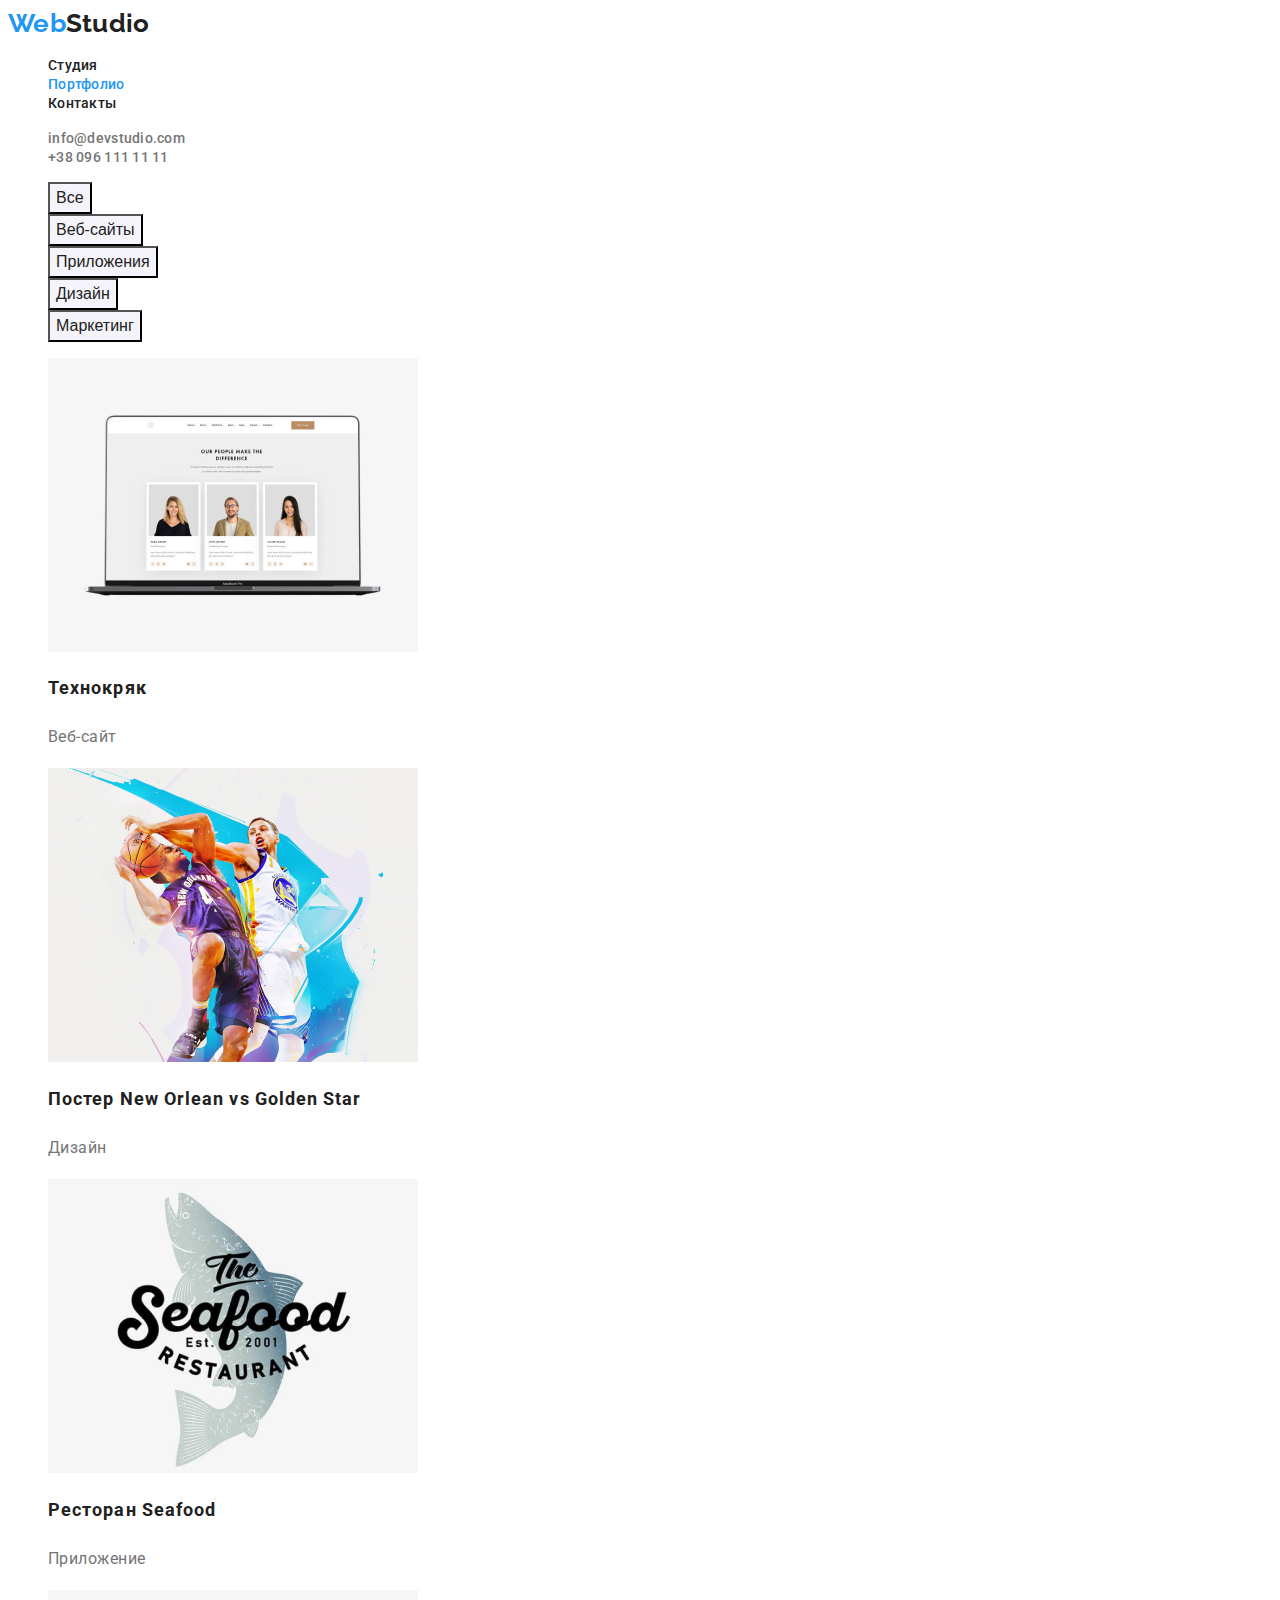
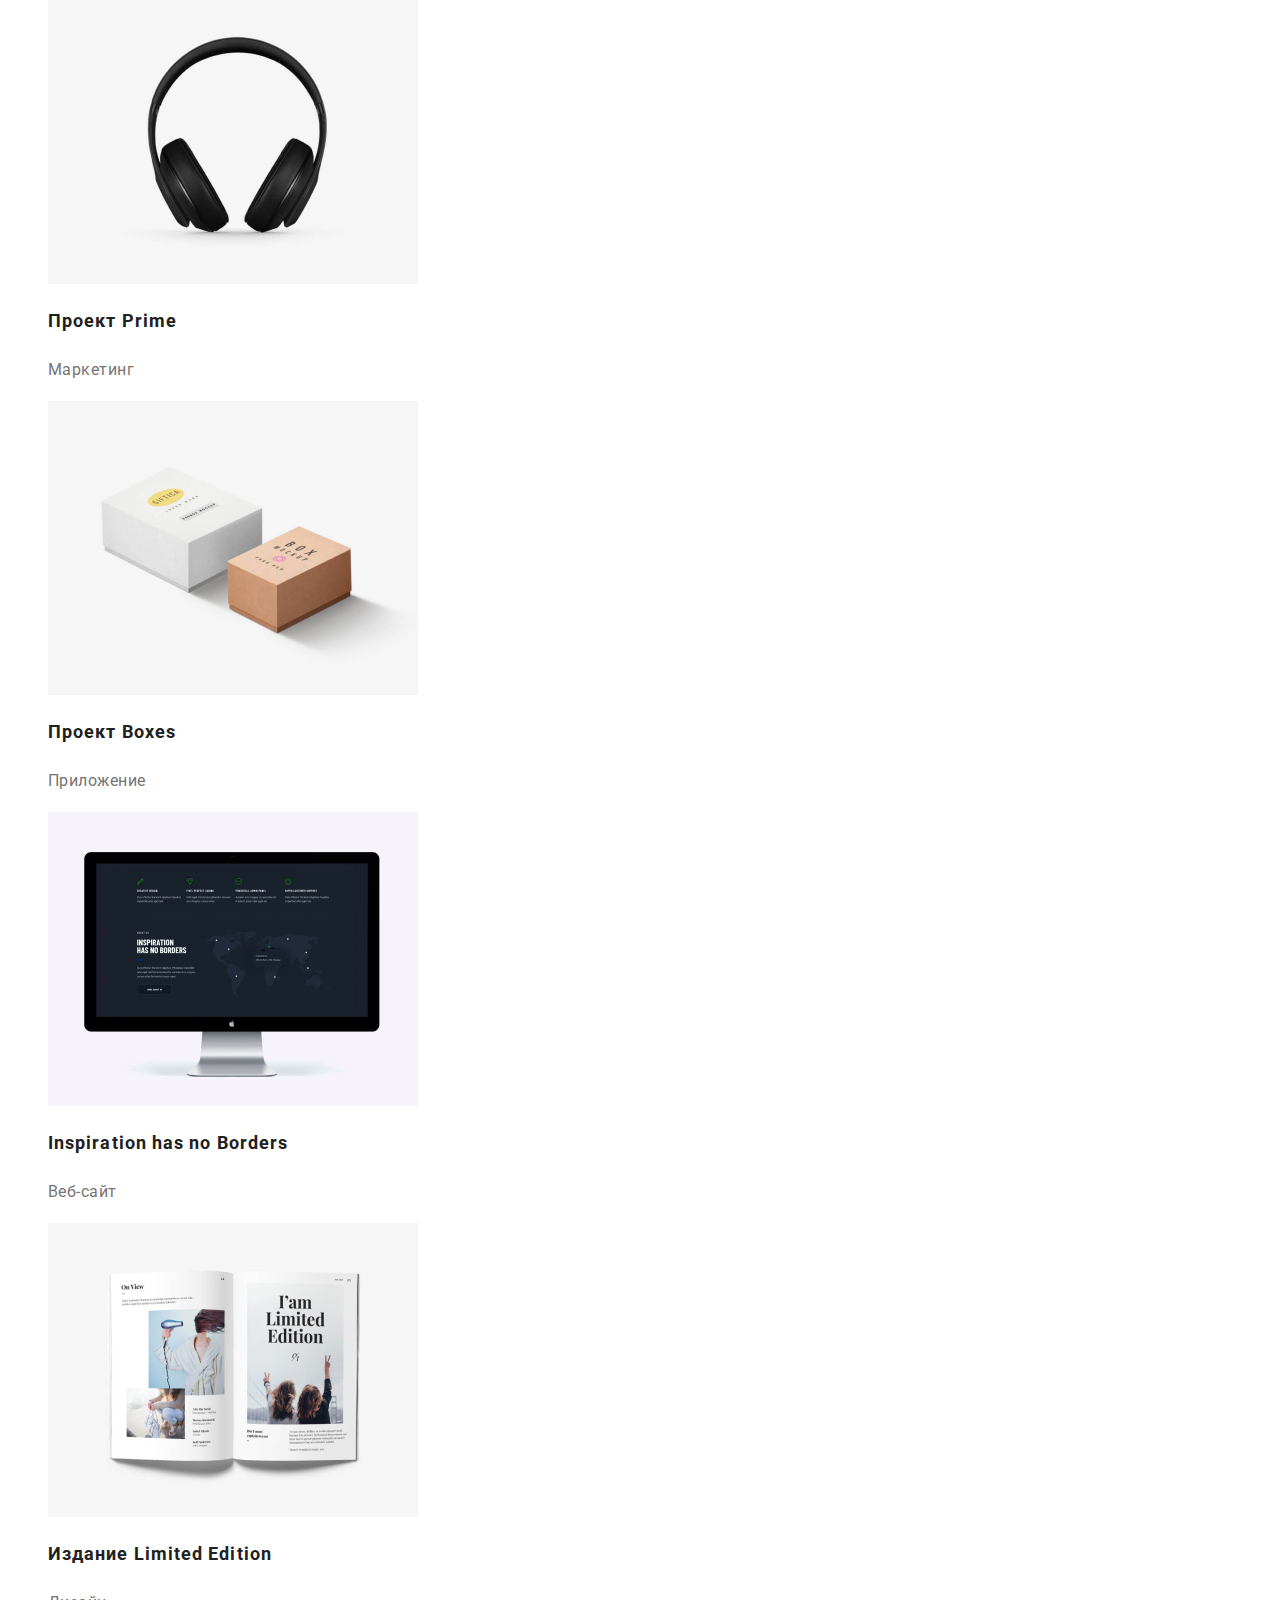
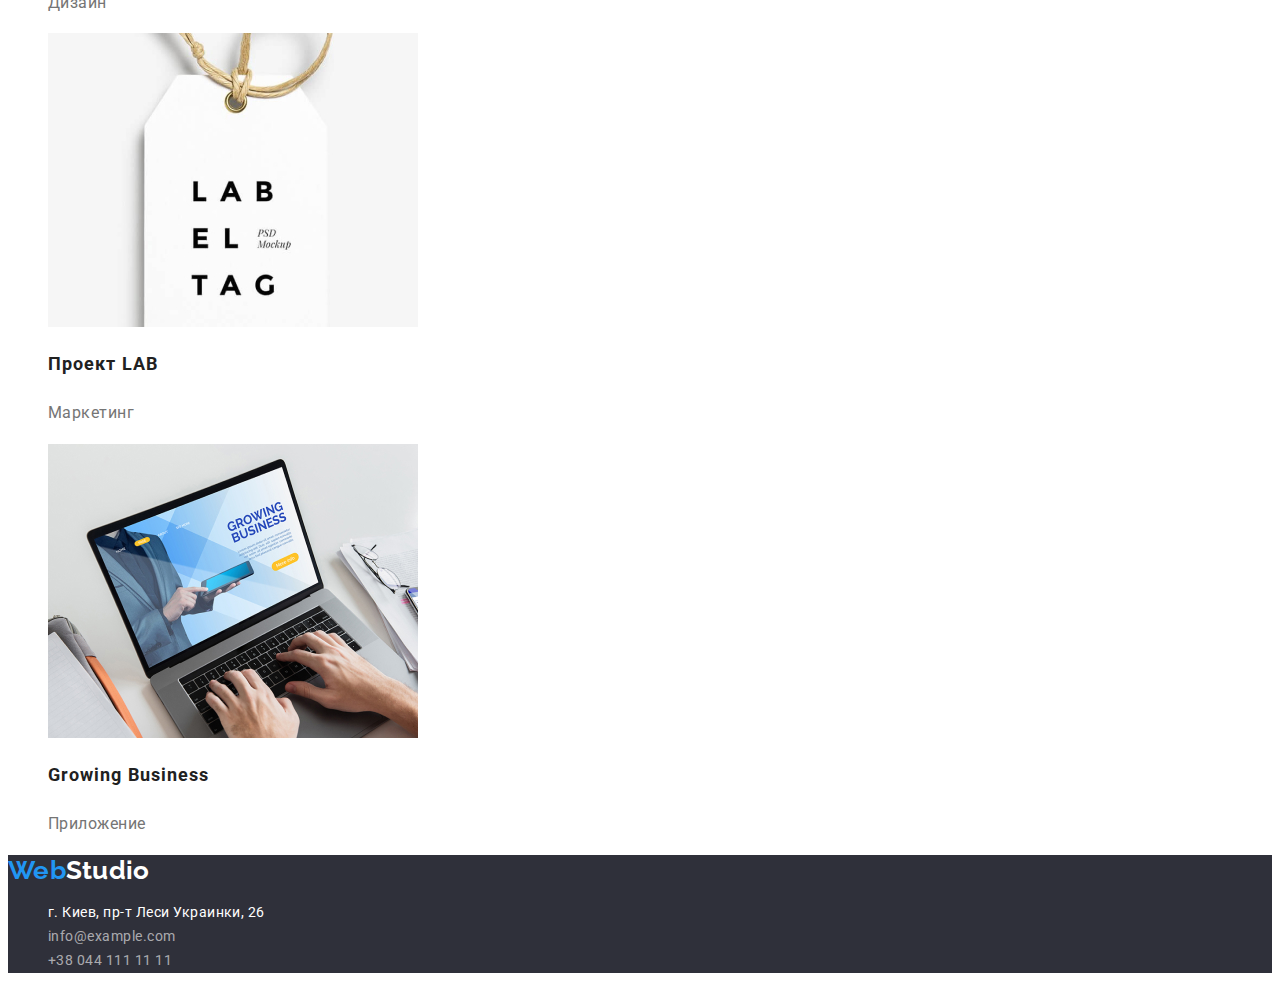
==== Studio.html @ b4ee2e88 "Клонирование прошой работы" ====
<!DOCTYPE html>
<html lang="en">

<head>
    <meta charset="UTF-8">
    <meta name="viewport" content="width=device-width, initial-scale=1.0">
    <title>Studio</title>
    <link href="https://fonts.googleapis.com/css2?family=Roboto:wght@400;500;700;900&display=swap" rel="stylesheet">
    <link href="https://fonts.googleapis.com/css2?family=Raleway:wght@700&display=swap" rel="stylesheet">
    <link rel="stylesheet" href="./css/styles-studio.css">
</head>

<body>
    <header>
        <nav>
            <a href="./index.html" class="link"><span class="logo">Web</span><span
                    class="logo black-logo">Studio</span></a>
            <ul class="list">
                <li><a href="" class="link link-primary">Студия</a></li>
                <li><a href="" class="link link-secondary">Портфолио</a></li>
                <li><a href="" class="link link-primary">Контакты</a></li>
            </ul>
        </nav>
        <ul class="list">
            <li>
                <a href="mailto:info@devstudio.com" class="link address-link">info@devstudio.com</a>
            </li>
            <li>
                <a href="tel:+380961111111" class="link address-link">+38 096 111 11 11</a>
            </li>
        </ul>
    </header>

    <section>
        <ul class="list">
            <li><button class="list list-button">Все</button></li>
            <li><button class="list list-button">Веб-сайты</button></li>
            <li><button class="list list-button">Приложения</button></li>
            <li><button class="list list-button">Дизайн</button></li>
            <li><button class="list list-button">Маркетинг</button></li>
        </ul>
        <h1 hidden>Примеры работ</h1>
        <ul class="list">
            <li>
                <img src="./images-studio/tehnokryak.jpg" alt="Технокряк" width="370">
                <h2 class="item">Технокряк</h2>
                <p class="item-description">Веб-сайт</p>
            </li>
            <li>
                <img src="./images-studio/poster-new-orlean.jpg" alt="Постер New Orlean vs Golden Star" width="370">
                <h2 class="item">Постер New Orlean vs Golden Star</h2>
                <p class="item-description">Дизайн</p>
            </li>
            <li>
                <img src="./images-studio/restaurant-sea-food.jpg" alt="Ресторан Seafood" width="370">
                <h2 class="item">Ресторан Seafood</h2>
                <p class="item-description">Приложение</p>
            </li>
            <li>
                <img src="./images-studio/project-prime.jpg" alt="Проект Prime" width="370">
                <h2 class="item">Проект Prime</h2>
                <p class="item-description">Маркетинг</p>

            </li>
            <li>
                <img src="./images-studio/project-boxes.jpg" alt="Проект Boxes" width="370">
                <h2 class="item">Проект Boxes</h2>
                <p class="item-description">Приложение</p>
            </li>
            <li>
                <img src="./images-studio/inspiration-has-no-borders.jpg" alt="Inspiration has no Borders" width="370">
                <h2 class="item">Inspiration has no Borders</h2>
                <p class="item-description">Веб-сайт</p>
            </li>
            <li>
                <img src="./images-studio/limited-edition.jpg" alt="Издание Limited Edition" width="370">
                <h2 class="item">Издание Limited Edition</h2>
                <p class="item-description">Дизайн</p>
            </li>
            <li>
                <img src="./images-studio/project-lab.jpg" alt="Проект LAB" width="370">
                <h2 class="item">Проект LAB</h2>
                <p class="item-description">Маркетинг</p>
            </li>
            <li>
                <img src="./images-studio/growing-business.jpg" alt="Growing Business" width="370">
                <h2 class="item">Growing Business</h2>
                <p class="item-description">Приложение</p>
            </li>
        </ul>
    </section>

    <!--Секция подвал-->
    <footer class="footer">
        <a href="./Main.html" class="link"> <span class="logo">Web</span><span class="logo white-logo">Studio</span></a>
        <address>
            <ul class="list">
                <li class="footer-address">
                    <a href="https://goo.gl/maps/mCpDXbgMNV3ADm6YA" class="footer footer-address" target="blank"
                        rel="noopener noreferer">
                        г. Киев, пр-т Леси Украинки, 26</a>
                </li>
                <li class="list"><a href="mailto:info@example.com" class="footer footer-contacts">info@example.com</a>
                </li>
                <li class="list"><a href="tel:+380441111111" class="footer footer-contacts  ">+38 044 111 11 11</a></li>
            </ul>
        </address>
    </footer>
</body>

</html>
---- css/styles-studio.css ----
:root {
  --primary-text-black: #212121;
  --primary-text-gray: #757575;
  --text-accent: #2196f3;
  --white: #ffffff;
  --address-footer: rgba(255, 255, 255, 0.6);
  --background-hero: #2f303a;
  --background-button: #f5f4fa;
}

body {
  font-family: Roboto;
  font-style: normal;
  font-weight: normal;
  letter-spacing: 0.03em;
  color: var(--primary-text-black);
}

.logo {
  font-family: Raleway;
  color: var(--text-accent);
  font-weight: 700;
  font-size: 26px;
  line-height: 1.192;
}

.black-logo {
  color: var(--primary-text-black);
}

.white-logo {
  color: var(--white);
}

.link {
  font-weight: 500;
  font-size: 14px;
  line-height: 1.143;
  letter-spacing: 0.02em;
  text-decoration: none;
}

.link:hover,
.link:focus {
  color: var(--text-accent);
}

.link-primary {
  color: var(--primary-text-black);
}

.link-secondary {
  color: var(--text-accent);
}

.address-link {
  color: var(--primary-text-gray);
}

.list {
  list-style: none;
  text-decoration: none;
}
.list-button {
  font-weight: 500;
  font-size: 16px;
  line-height: 1.62;
  text-align: center;
  color: var(--primary-text-black);
  background-color: var(--background-button);
}

.list-button:hover,
.list-button:focus {
  color: var(--text-accent);
}

.item {
  font-weight: 700;
  font-size: 18px;
  line-height: 2;
  letter-spacing: 0.06em;
}

.item-description {
  font-size: 16px;
  line-height: 1.87;
  letter-spacing: 0.03em;

  color: var(--primary-text-gray);
}

.footer {
  font-style: normal;
  font-size: 14px;
  line-height: 1.71;
  background-color: var(--background-hero);
}

.footer-address {
  color: var(--white);
  text-decoration: none;
}

.footer-contacts {
  color: rgba(255, 255, 255, 0.6);
  text-decoration: none;
}
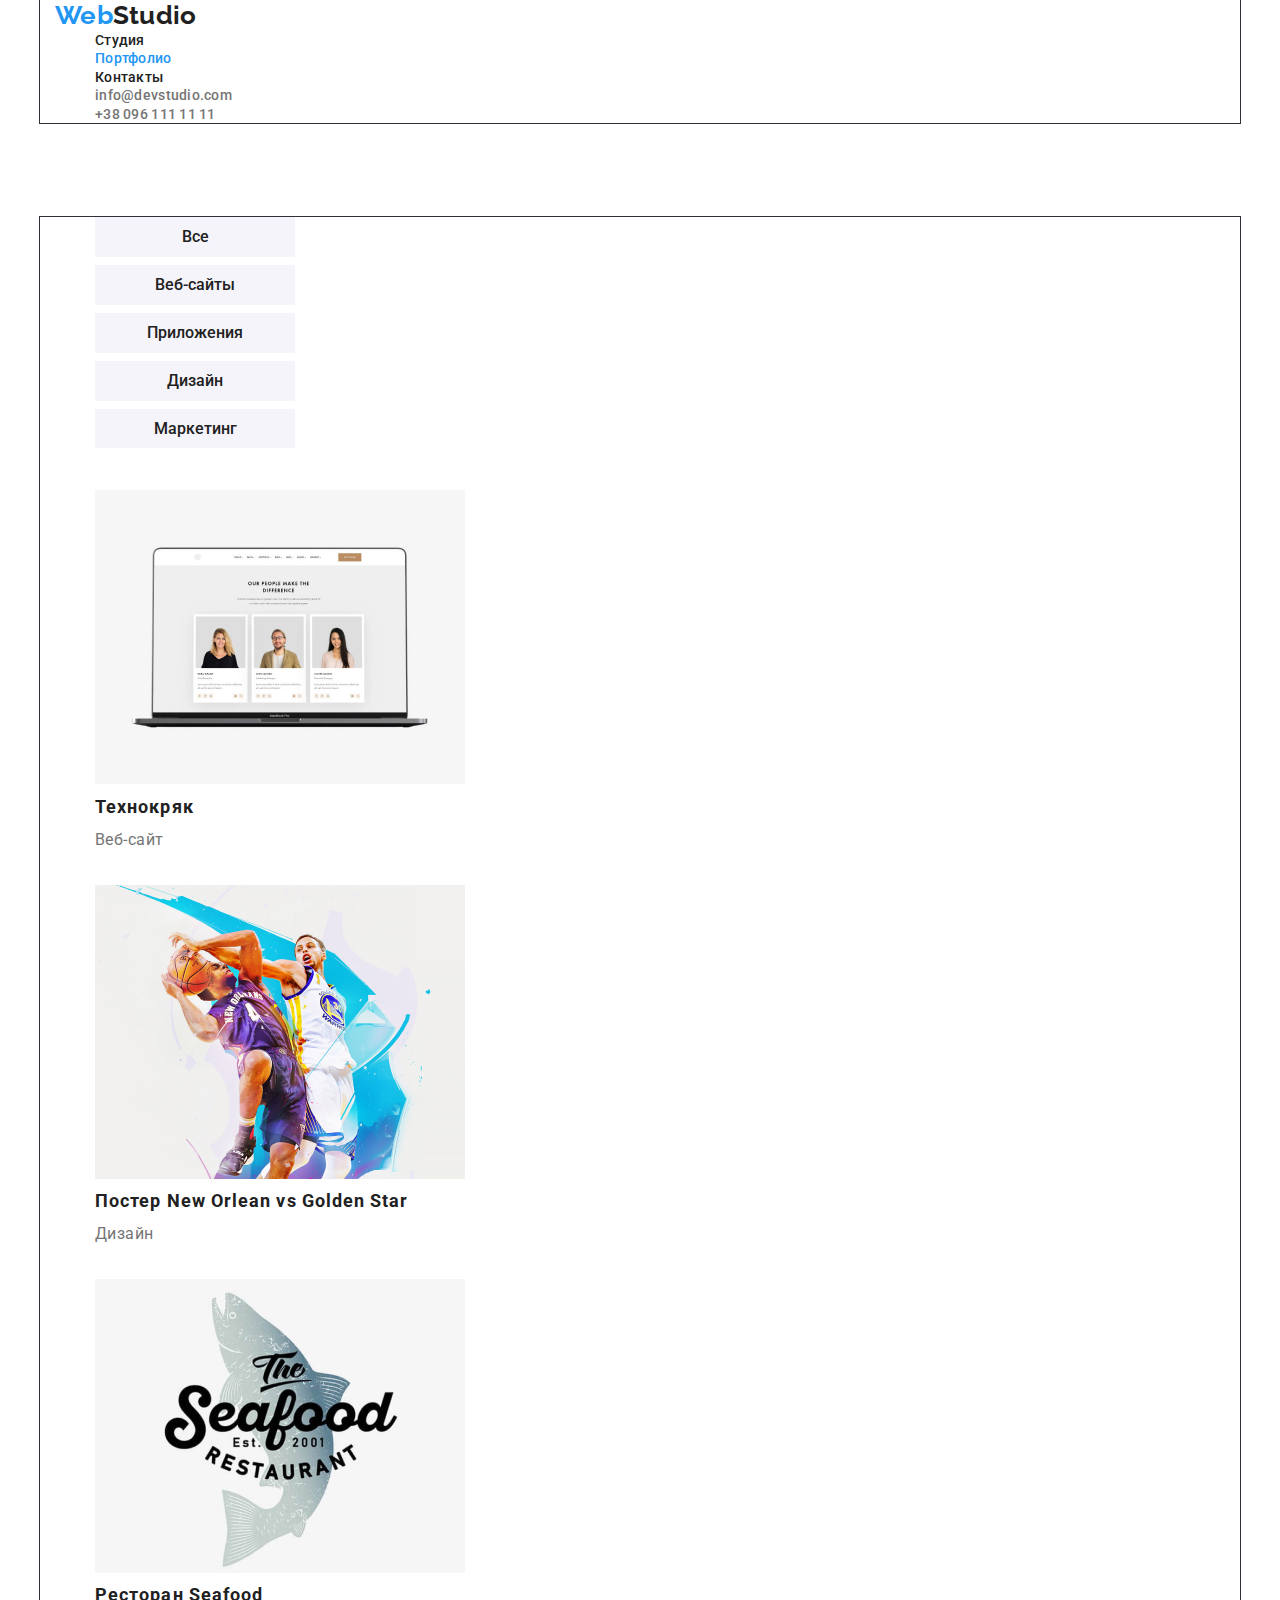
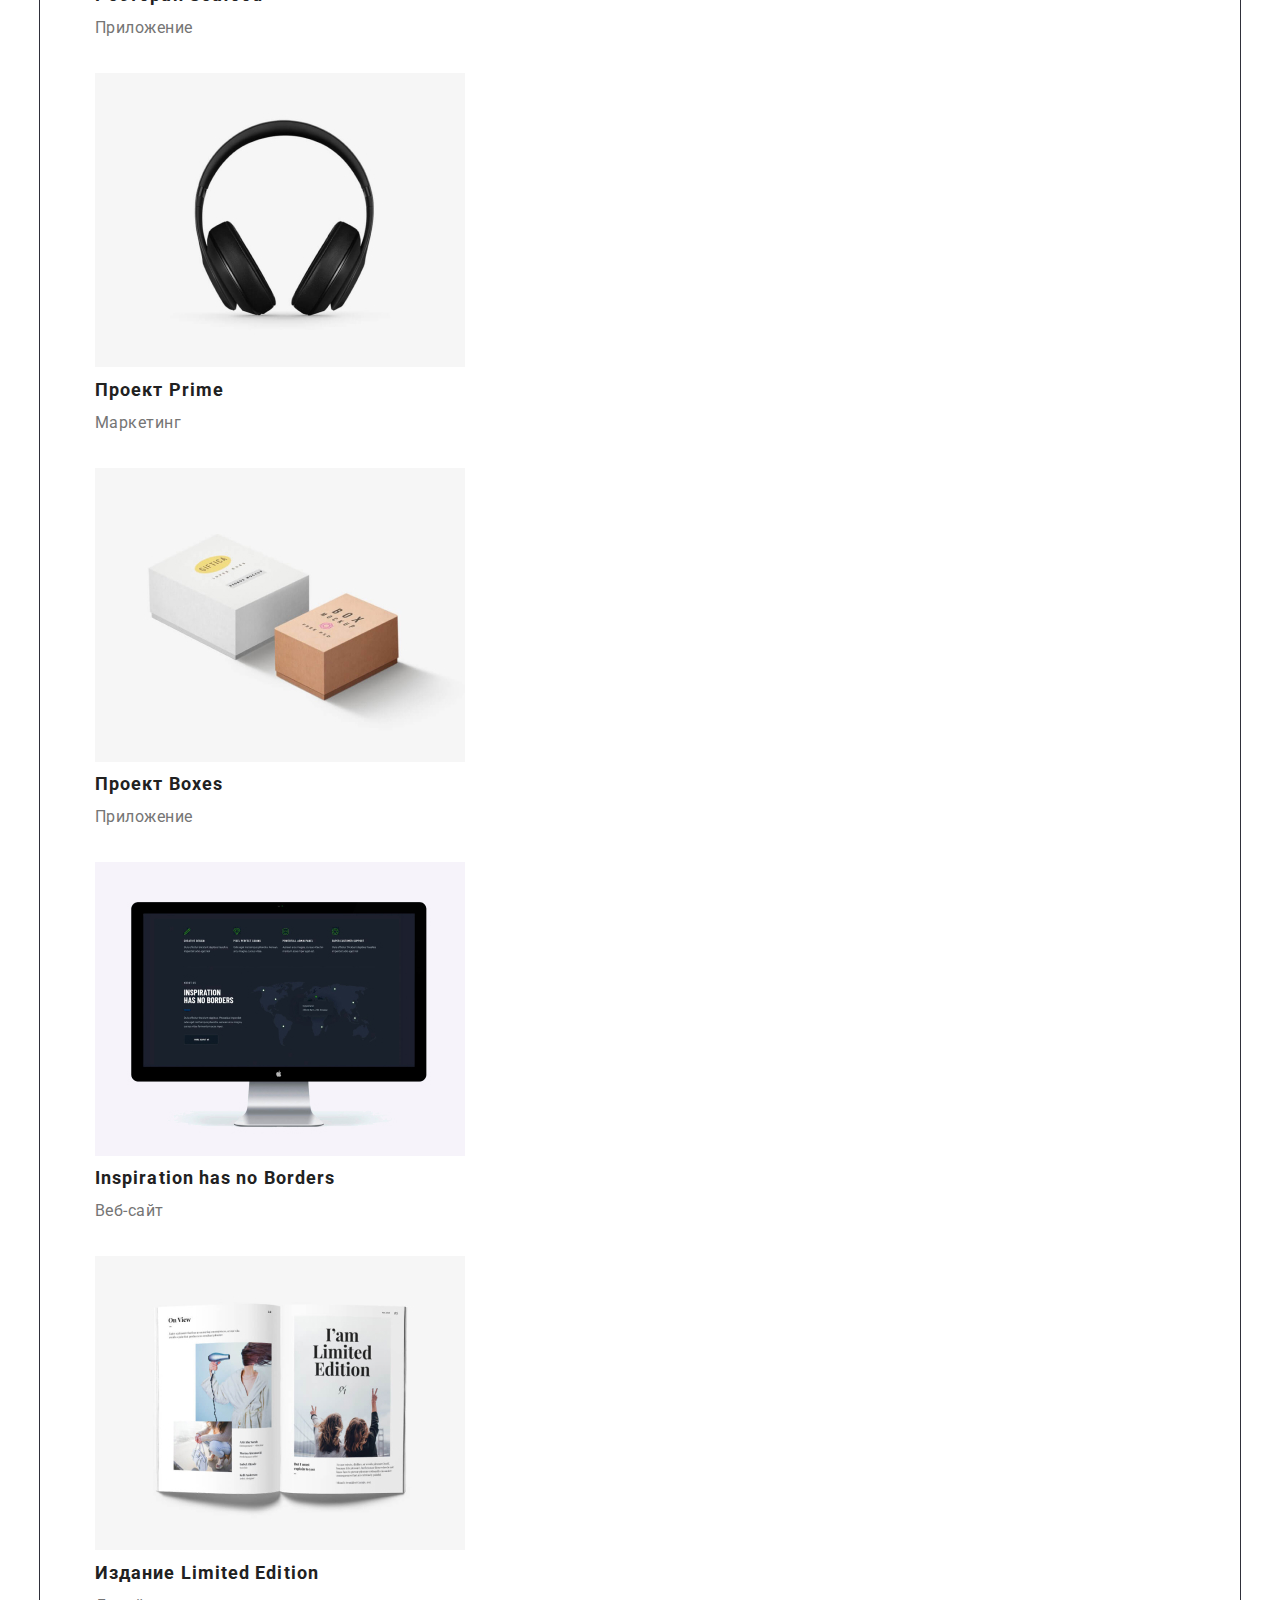
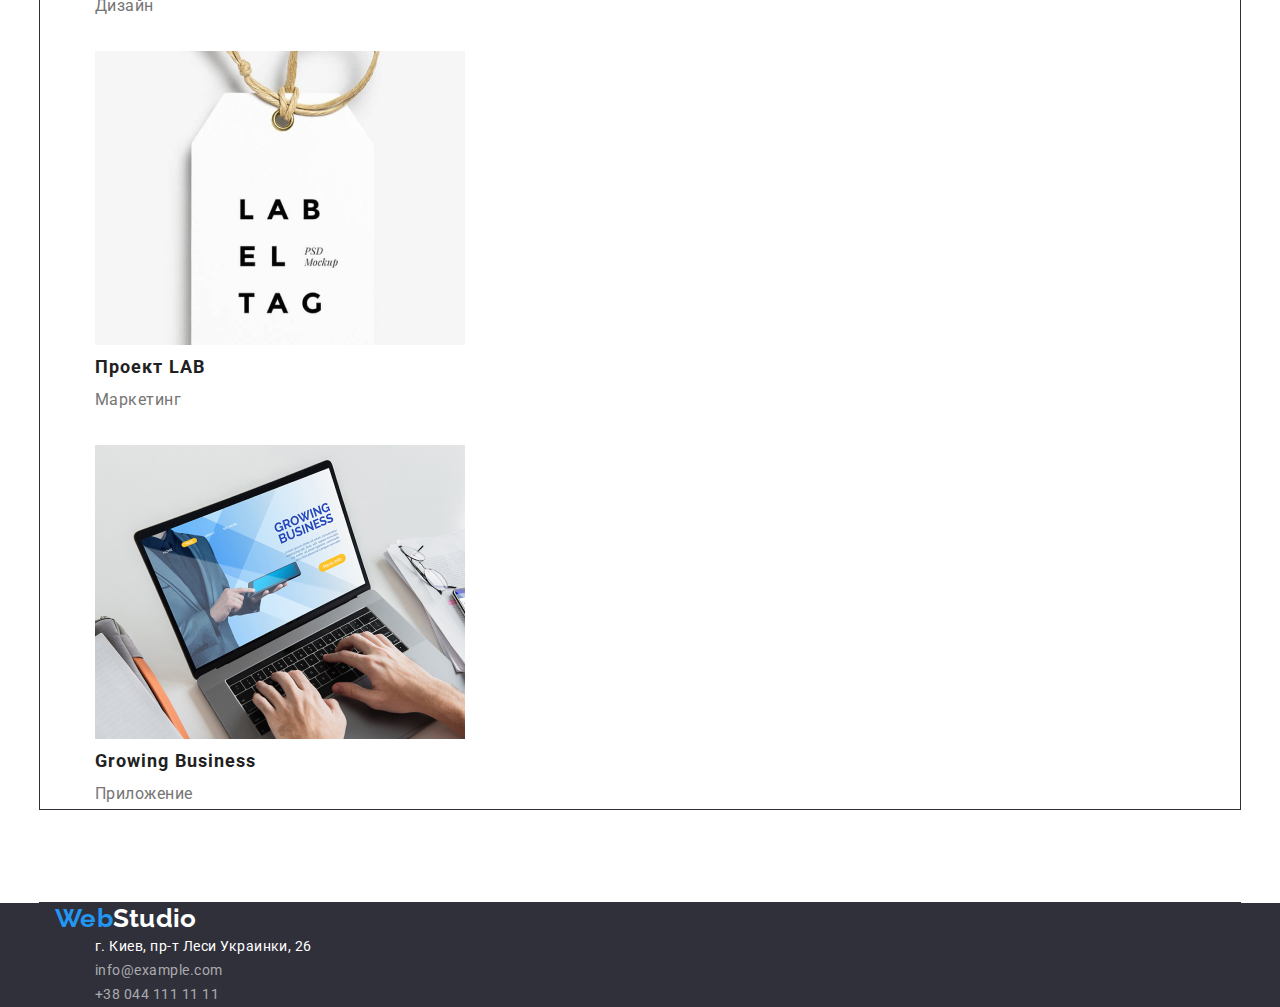
==== commit f30f5853: "блоки" ====
--- a/Studio.html
+++ b/Studio.html
@@ -7,104 +7,116 @@
     <title>Studio</title>
     <link href="https://fonts.googleapis.com/css2?family=Roboto:wght@400;500;700;900&display=swap" rel="stylesheet">
     <link href="https://fonts.googleapis.com/css2?family=Raleway:wght@700&display=swap" rel="stylesheet">
+    <link rel="stylesheet"
+        href="https://cdnjs.cloudflare.com/ajax/libs/modern-normalize/0.6.0/modern-normalize.min.css" />
     <link rel="stylesheet" href="./css/styles-studio.css">
 </head>
 
 <body>
     <header>
-        <nav>
-            <a href="./index.html" class="link"><span class="logo">Web</span><span
-                    class="logo black-logo">Studio</span></a>
+        <div class="container">
+            <nav>
+                <a href="./index.html" class="link"><span class="logo">Web</span><span
+                        class="logo black-logo">Studio</span></a>
+                <ul class="list">
+                    <li><a href="" class="link link-primary">Студия</a></li>
+                    <li><a href="" class="link link-secondary">Портфолио</a></li>
+                    <li><a href="" class="link link-primary">Контакты</a></li>
+                </ul>
+            </nav>
             <ul class="list">
-                <li><a href="" class="link link-primary">Студия</a></li>
-                <li><a href="" class="link link-secondary">Портфолио</a></li>
-                <li><a href="" class="link link-primary">Контакты</a></li>
+                <li>
+                    <a href="mailto:info@devstudio.com" class="link address-link">info@devstudio.com</a>
+                </li>
+                <li>
+                    <a href="tel:+380961111111" class="link address-link">+38 096 111 11 11</a>
+                </li>
             </ul>
-        </nav>
-        <ul class="list">
-            <li>
-                <a href="mailto:info@devstudio.com" class="link address-link">info@devstudio.com</a>
-            </li>
-            <li>
-                <a href="tel:+380961111111" class="link address-link">+38 096 111 11 11</a>
-            </li>
-        </ul>
+        </div>
     </header>
 
-    <section>
-        <ul class="list">
-            <li><button class="list list-button">Все</button></li>
-            <li><button class="list list-button">Веб-сайты</button></li>
-            <li><button class="list list-button">Приложения</button></li>
-            <li><button class="list list-button">Дизайн</button></li>
-            <li><button class="list list-button">Маркетинг</button></li>
-        </ul>
-        <h1 hidden>Примеры работ</h1>
-        <ul class="list">
-            <li>
-                <img src="./images-studio/tehnokryak.jpg" alt="Технокряк" width="370">
-                <h2 class="item">Технокряк</h2>
-                <p class="item-description">Веб-сайт</p>
-            </li>
-            <li>
-                <img src="./images-studio/poster-new-orlean.jpg" alt="Постер New Orlean vs Golden Star" width="370">
-                <h2 class="item">Постер New Orlean vs Golden Star</h2>
-                <p class="item-description">Дизайн</p>
-            </li>
-            <li>
-                <img src="./images-studio/restaurant-sea-food.jpg" alt="Ресторан Seafood" width="370">
-                <h2 class="item">Ресторан Seafood</h2>
-                <p class="item-description">Приложение</p>
-            </li>
-            <li>
-                <img src="./images-studio/project-prime.jpg" alt="Проект Prime" width="370">
-                <h2 class="item">Проект Prime</h2>
-                <p class="item-description">Маркетинг</p>
+    <div class="container">
+        <section class="work">
+            <ul class="options list">
+                <li><a href=""></a><button class="list options-button">Все</button></li>
+                <li><a href=""></a><button class="list options-button">Веб-сайты</button></li>
+                <li><a href=""></a><button class="list options-button">Приложения</button></li>
+                <li><a href=""></a><button class="list options-button">Дизайн</button></li>
+                <li><a href=""></a><button class="list options-button">Маркетинг</button></li>
+            </ul>
 
-            </li>
-            <li>
-                <img src="./images-studio/project-boxes.jpg" alt="Проект Boxes" width="370">
-                <h2 class="item">Проект Boxes</h2>
-                <p class="item-description">Приложение</p>
-            </li>
-            <li>
-                <img src="./images-studio/inspiration-has-no-borders.jpg" alt="Inspiration has no Borders" width="370">
-                <h2 class="item">Inspiration has no Borders</h2>
-                <p class="item-description">Веб-сайт</p>
-            </li>
-            <li>
-                <img src="./images-studio/limited-edition.jpg" alt="Издание Limited Edition" width="370">
-                <h2 class="item">Издание Limited Edition</h2>
-                <p class="item-description">Дизайн</p>
-            </li>
-            <li>
-                <img src="./images-studio/project-lab.jpg" alt="Проект LAB" width="370">
-                <h2 class="item">Проект LAB</h2>
-                <p class="item-description">Маркетинг</p>
-            </li>
-            <li>
-                <img src="./images-studio/growing-business.jpg" alt="Growing Business" width="370">
-                <h2 class="item">Growing Business</h2>
-                <p class="item-description">Приложение</p>
-            </li>
-        </ul>
-    </section>
+            <h1 hidden>Примеры работ</h1>
+            <ul class="works list">
+                <li class="work-list">
+                    <img src="./images-studio/tehnokryak.jpg" alt="Технокряк" width="370">
+                    <h2 class="item">Технокряк</h2>
+                    <p class="item-description">Веб-сайт</p>
+                </li>
+                <li class="work-list">
+                    <img src="./images-studio/poster-new-orlean.jpg" alt="Постер New Orlean vs Golden Star" width="370">
+                    <h2 class="item">Постер New Orlean vs Golden Star</h2>
+                    <p class="item-description">Дизайн</p>
+                </li>
+                <li class="work-list">
+                    <img src="./images-studio/restaurant-sea-food.jpg" alt="Ресторан Seafood" width="370">
+                    <h2 class="item">Ресторан Seafood</h2>
+                    <p class="item-description">Приложение</p>
+                </li>
+                <li class="work-list">
+                    <img src="./images-studio/project-prime.jpg" alt="Проект Prime" width="370">
+                    <h2 class="item">Проект Prime</h2>
+                    <p class="item-description">Маркетинг</p>
+
+                </li>
+                <li class="work-list">
+                    <img src="./images-studio/project-boxes.jpg" alt="Проект Boxes" width="370">
+                    <h2 class="item">Проект Boxes</h2>
+                    <p class="item-description">Приложение</p>
+                </li>
+                <li class="work-list">
+                    <img src="./images-studio/inspiration-has-no-borders.jpg" alt="Inspiration has no Borders"
+                        width="370">
+                    <h2 class="item">Inspiration has no Borders</h2>
+                    <p class="item-description">Веб-сайт</p>
+                </li>
+                <li class="work-list">
+                    <img src="./images-studio/limited-edition.jpg" alt="Издание Limited Edition" width="370">
+                    <h2 class="item">Издание Limited Edition</h2>
+                    <p class="item-description">Дизайн</p>
+                </li>
+                <li class="work-list">
+                    <img src="./images-studio/project-lab.jpg" alt="Проект LAB" width="370">
+                    <h2 class="item">Проект LAB</h2>
+                    <p class="item-description">Маркетинг</p>
+                </li>
+                <li class="work-list">
+                    <img src="./images-studio/growing-business.jpg" alt="Growing Business" width="370">
+                    <h2 class="item">Growing Business</h2>
+                    <p class="item-description">Приложение</p>
+                </li>
+            </ul>
+        </section>
+    </div>
 
     <!--Секция подвал-->
     <footer class="footer">
-        <a href="./Main.html" class="link"> <span class="logo">Web</span><span class="logo white-logo">Studio</span></a>
-        <address>
-            <ul class="list">
-                <li class="footer-address">
-                    <a href="https://goo.gl/maps/mCpDXbgMNV3ADm6YA" class="footer footer-address" target="blank"
-                        rel="noopener noreferer">
-                        г. Киев, пр-т Леси Украинки, 26</a>
-                </li>
-                <li class="list"><a href="mailto:info@example.com" class="footer footer-contacts">info@example.com</a>
-                </li>
-                <li class="list"><a href="tel:+380441111111" class="footer footer-contacts  ">+38 044 111 11 11</a></li>
-            </ul>
-        </address>
+        <div class="container"><a href="./Main.html" class="link"> <span class="logo">Web</span><span
+                    class="logo white-logo">Studio</span></a>
+            <address>
+                <ul class="list">
+                    <li class="footer-address">
+                        <a href="https://goo.gl/maps/mCpDXbgMNV3ADm6YA" class="footer footer-address" target="blank"
+                            rel="noopener noreferer">
+                            г. Киев, пр-т Леси Украинки, 26</a>
+                    </li>
+                    <li class="list"><a href="mailto:info@example.com"
+                            class="footer footer-contacts">info@example.com</a>
+                    </li>
+                    <li class="list"><a href="tel:+380441111111" class="footer footer-contacts  ">+38 044 111 11 11</a>
+                    </li>
+                </ul>
+            </address>
+        </div>
     </footer>
 </body>
 
--- a/css/styles-studio.css
+++ b/css/styles-studio.css
@@ -1,3 +1,25 @@
+html {
+  box-sizing: border-box;
+}
+
+*,
+*::before,
+*::after {
+  box-sizing: inherit;
+}
+
+h1,
+h2,
+h3,
+h4,
+h5,
+h6,
+ul,
+p,
+li {
+  margin: 0;
+}
+
 :root {
   --primary-text-black: #212121;
   --primary-text-gray: #757575;
@@ -14,6 +36,15 @@
   font-weight: normal;
   letter-spacing: 0.03em;
   color: var(--primary-text-black);
+}
+
+.container {
+  margin-left: auto;
+  margin-right: auto;
+  width: 1200px;
+  padding-left: 15px;
+  padding-right: 15px;
+  outline: 1px solid var(--background-hero);
 }
 
 .logo {
@@ -61,18 +92,38 @@
   list-style: none;
   text-decoration: none;
 }
-.list-button {
+
+.work {
+  margin-top: 94px;
+  margin-bottom: 94px;
+}
+
+.options {
+  margin-bottom: 34px;
+}
+
+.options-button {
+  display: inline-block;
+  color: var(--primary-text-black);
+  background-color: var(--background-button);
   font-weight: 500;
   font-size: 16px;
   line-height: 1.62;
   text-align: center;
-  color: var(--primary-text-black);
-  background-color: var(--background-button);
+  padding: 6px 2px;
+  min-width: 200px;
+  border: 1px solid transparent;
+  margin-bottom: 8px;
 }
 
-.list-button:hover,
-.list-button:focus {
-  color: var(--text-accent);
+.options-button:hover,
+.options-button:focus {
+  color: var(--white);
+  background-color: var(--text-accent);
+}
+
+.work-list {
+  margin-bottom: 30px;
 }
 
 .item {
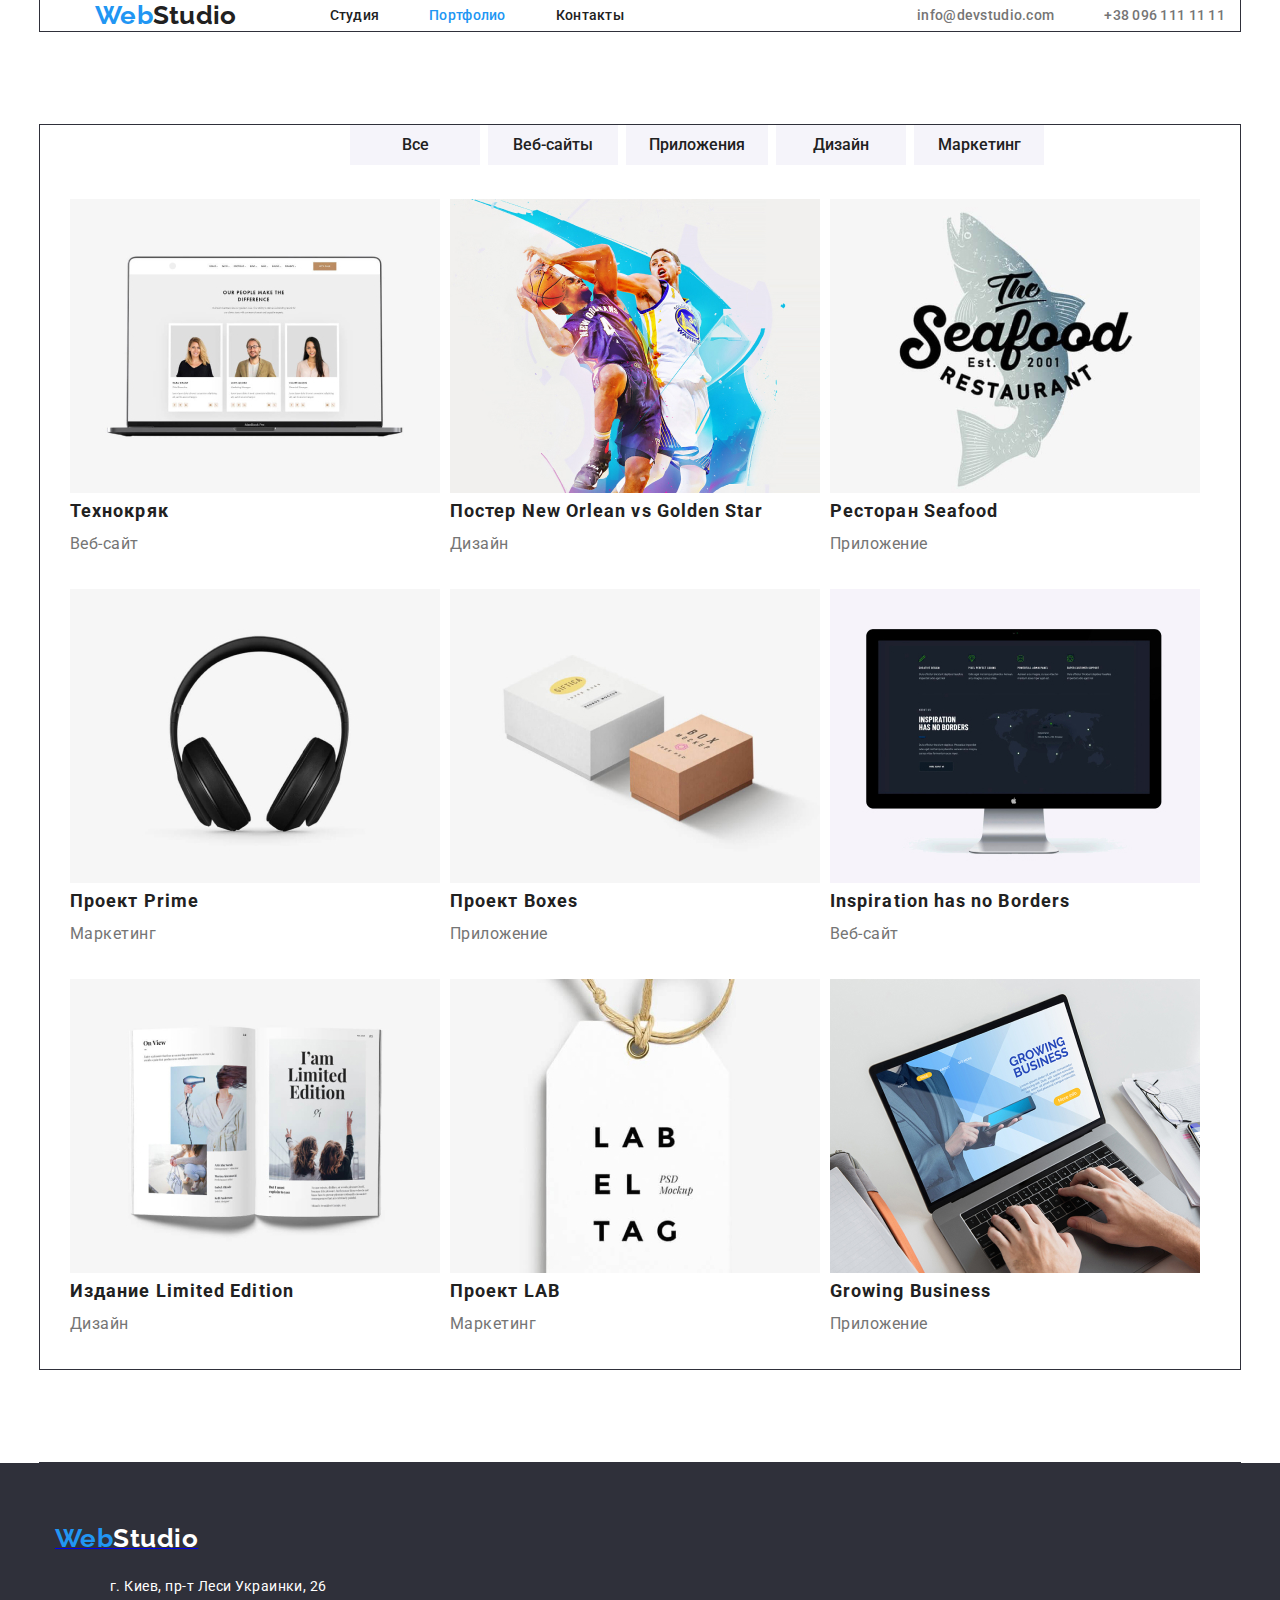
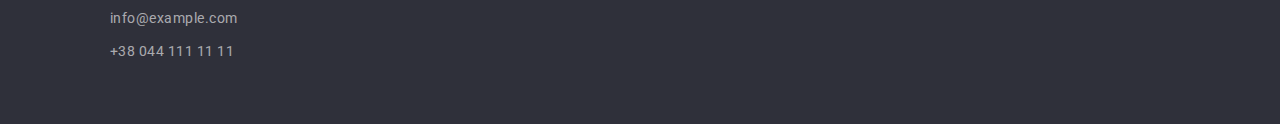
==== commit 447839e4: "Студия" ====
--- a/Studio.html
+++ b/Studio.html
@@ -14,106 +14,106 @@
 
 <body>
     <header>
-        <div class="container">
+        <div class="container main-nav">
             <nav>
-                <a href="./index.html" class="link"><span class="logo">Web</span><span
-                        class="logo black-logo">Studio</span></a>
-                <ul class="list">
-                    <li><a href="" class="link link-primary">Студия</a></li>
-                    <li><a href="" class="link link-secondary">Портфолио</a></li>
-                    <li><a href="" class="link link-primary">Контакты</a></li>
+                <ul class="site-nav list">
+                    <li><a href="./index.html" class="link item"><span class="logo">Web</span><span
+                                class="logo black-logo">Studio</span></a>
+                    </li>
+                    <li class="item"><a href="" class="link link-primary">Студия</a></li>
+                    <li class="item"><a href="" class="link link-secondary">Портфолио</a></li>
+                    <li class="item"><a href="" class="link link-primary">Контакты</a></li>
                 </ul>
             </nav>
-            <ul class="list">
-                <li>
+            <ul class="contacts-nav list">
+                <li class="item">
                     <a href="mailto:info@devstudio.com" class="link address-link">info@devstudio.com</a>
                 </li>
-                <li>
+                <li class="item">
                     <a href="tel:+380961111111" class="link address-link">+38 096 111 11 11</a>
                 </li>
             </ul>
         </div>
     </header>
 
-    <div class="container">
-        <section class="work">
+    <section class="services">
+        <div class="container">
             <ul class="options list">
-                <li><a href=""></a><button class="list options-button">Все</button></li>
-                <li><a href=""></a><button class="list options-button">Веб-сайты</button></li>
-                <li><a href=""></a><button class="list options-button">Приложения</button></li>
-                <li><a href=""></a><button class="list options-button">Дизайн</button></li>
-                <li><a href=""></a><button class="list options-button">Маркетинг</button></li>
+                <li class="item"><a href=""></a><button class="list options-button">Все</button></li>
+                <li class="item"><a href=""></a><button class="list options-button">Веб-cайты</button></li>
+                <li class="item"><a href=""></a><button class="list options-button">Приложения</button></li>
+                <li class="item"><a href=""></a><button class="list options-button">Дизайн</button></li>
+                <li class="item"><a href=""></a><button class="list options-button">Маркетинг</button></li>
             </ul>
-
             <h1 hidden>Примеры работ</h1>
-            <ul class="works list">
-                <li class="work-list">
+            <ul class="flex-container list">
+                <li class="flex-element item">
                     <img src="./images-studio/tehnokryak.jpg" alt="Технокряк" width="370">
-                    <h2 class="item">Технокряк</h2>
+                    <h2 class="item-title">Технокряк</h2>
                     <p class="item-description">Веб-сайт</p>
                 </li>
-                <li class="work-list">
+                <li class="flex-element">
                     <img src="./images-studio/poster-new-orlean.jpg" alt="Постер New Orlean vs Golden Star" width="370">
-                    <h2 class="item">Постер New Orlean vs Golden Star</h2>
+                    <h2 class="item-title">Постер New Orlean vs Golden Star</h2>
                     <p class="item-description">Дизайн</p>
                 </li>
-                <li class="work-list">
+                <li class="flex-element">
                     <img src="./images-studio/restaurant-sea-food.jpg" alt="Ресторан Seafood" width="370">
-                    <h2 class="item">Ресторан Seafood</h2>
+                    <h2 class="item-title">Ресторан Seafood</h2>
                     <p class="item-description">Приложение</p>
                 </li>
-                <li class="work-list">
+                <li class="flex-element">
                     <img src="./images-studio/project-prime.jpg" alt="Проект Prime" width="370">
-                    <h2 class="item">Проект Prime</h2>
+                    <h2 class="item-title">Проект Prime</h2>
                     <p class="item-description">Маркетинг</p>
-
                 </li>
-                <li class="work-list">
+                <li class="flex-element">
                     <img src="./images-studio/project-boxes.jpg" alt="Проект Boxes" width="370">
-                    <h2 class="item">Проект Boxes</h2>
+                    <h2 class="item-title">Проект Boxes</h2>
                     <p class="item-description">Приложение</p>
                 </li>
-                <li class="work-list">
+                <li class="flex-element">
                     <img src="./images-studio/inspiration-has-no-borders.jpg" alt="Inspiration has no Borders"
                         width="370">
-                    <h2 class="item">Inspiration has no Borders</h2>
+                    <h2 class="item-title">Inspiration has no Borders</h2>
                     <p class="item-description">Веб-сайт</p>
                 </li>
-                <li class="work-list">
+                <li class="flex-element">
                     <img src="./images-studio/limited-edition.jpg" alt="Издание Limited Edition" width="370">
-                    <h2 class="item">Издание Limited Edition</h2>
+                    <h2 class="item-title">Издание Limited Edition</h2>
                     <p class="item-description">Дизайн</p>
                 </li>
-                <li class="work-list">
+                <li class="flex-element">
                     <img src="./images-studio/project-lab.jpg" alt="Проект LAB" width="370">
-                    <h2 class="item">Проект LAB</h2>
+                    <h2 class="item-title">Проект LAB</h2>
                     <p class="item-description">Маркетинг</p>
                 </li>
-                <li class="work-list">
+                <li class="flex-element">
                     <img src="./images-studio/growing-business.jpg" alt="Growing Business" width="370">
-                    <h2 class="item">Growing Business</h2>
+                    <h2 class="item-title">Growing Business</h2>
                     <p class="item-description">Приложение</p>
                 </li>
             </ul>
-        </section>
-    </div>
+        </div>
+    </section>
 
     <!--Секция подвал-->
     <footer class="footer">
-        <div class="container"><a href="./Main.html" class="link"> <span class="logo">Web</span><span
+        <div class="div-footer container">
+            <a href="./index.html" class=""> <span class="logo">Web</span><span
                     class="logo white-logo">Studio</span></a>
             <address>
-                <ul class="list">
-                    <li class="footer-address">
+                <ul class="footer-address list">
+                    <li class="item">
                         <a href="https://goo.gl/maps/mCpDXbgMNV3ADm6YA" class="footer footer-address" target="blank"
                             rel="noopener noreferer">
                             г. Киев, пр-т Леси Украинки, 26</a>
                     </li>
-                    <li class="list"><a href="mailto:info@example.com"
+                    <li class="item"><a href="mailto:info@example.com"
                             class="footer footer-contacts">info@example.com</a>
                     </li>
-                    <li class="list"><a href="tel:+380441111111" class="footer footer-contacts  ">+38 044 111 11 11</a>
-                    </li>
+                    <li class="item"><a href="tel:+380441111111" class="footer footer-contacts  ">+38 044 111 11
+                            11</a></li>
                 </ul>
             </address>
         </div>
--- a/css/styles-studio.css
+++ b/css/styles-studio.css
@@ -38,6 +38,11 @@
   color: var(--primary-text-black);
 }
 
+img {
+  display: block;
+  height: auto;
+}
+
 .container {
   margin-left: auto;
   margin-right: auto;
@@ -47,6 +52,45 @@
   outline: 1px solid var(--background-hero);
 }
 
+.list {
+  list-style: none;
+  text-decoration: none;
+}
+
+.main-nav {
+  display: flex;
+  align-items: center;
+}
+
+.site-nav {
+  display: flex;
+  align-items: center;
+}
+
+/* только первый */
+.site-nav .item:first-child {
+  margin-right: 93px;
+}
+
+/* всем кроме последнего */
+.site-nav .item:not(:last-child) {
+  margin-right: 50px;
+}
+
+.contacts-nav {
+  display: flex;
+  margin-left: auto;
+}
+
+/* всем кроме первого  */
+.contacts-nav .item + .item {
+  margin-left: 50px;
+}
+
+.header {
+  padding-left: 0;
+  padding-right: 0;
+}
 .logo {
   font-family: Raleway;
   color: var(--text-accent);
@@ -88,32 +132,36 @@
   color: var(--primary-text-gray);
 }
 
-.list {
-  list-style: none;
-  text-decoration: none;
-}
-
-.work {
-  margin-top: 94px;
-  margin-bottom: 94px;
+/*Услуги*/
+
+.services {
+  padding-top: 94px;
+  padding-bottom: 94px;
 }
 
 .options {
+  display: flex;
+  padding-left: 295px;
+  padding-right: 295px;
   margin-bottom: 34px;
+  align-items: center;
+}
+
+.options .item:not(:last-child) {
+  margin-right: 8px;
 }
 
 .options-button {
   display: inline-block;
   color: var(--primary-text-black);
   background-color: var(--background-button);
+  text-align: center;
+  padding: 6px 22px;
+  min-width: 130px;
+  border: 1px solid transparent;
   font-weight: 500;
   font-size: 16px;
   line-height: 1.62;
-  text-align: center;
-  padding: 6px 2px;
-  min-width: 200px;
-  border: 1px solid transparent;
-  margin-bottom: 8px;
 }
 
 .options-button:hover,
@@ -122,11 +170,28 @@
   background-color: var(--text-accent);
 }
 
-.work-list {
+/* Examples */
+
+.flex-container {
+  display: flex;
+  flex-wrap: wrap;
+  padding-right: 15px;
+  padding-left: 15px;
+}
+
+.flex-element {
+  width: calc((100% - 90px) / 3);
   margin-bottom: 30px;
-}
-
-.item {
+  margin-right: 30px;
+  justify-content: space-between;
+  align-items: center;
+}
+
+.flex-element .item:not(:) {
+  margin-right: 30px;
+}
+
+.flex-element .item-title {
   font-weight: 700;
   font-size: 18px;
   line-height: 2;
@@ -141,11 +206,23 @@
   color: var(--primary-text-gray);
 }
 
+/* Footer */
 .footer {
-  font-style: normal;
+  background-color: var(--background-hero);
+
   font-size: 14px;
   line-height: 1.71;
-  background-color: var(--background-hero);
+  font-style: normal;
+}
+
+.div-footer {
+  padding-top: 60px;
+  padding-bottom: 60px;
+}
+
+.div-footer .item {
+  padding-left: 15px;
+  padding-right: 15px;
 }
 
 .footer-address {
@@ -153,6 +230,14 @@
   text-decoration: none;
 }
 
+.footer-address .item:not(:last-child) {
+  margin-bottom: 9px;
+}
+
+.footer-address .item:first-child {
+  margin-top: 20px;
+}
+
 .footer-contacts {
   color: rgba(255, 255, 255, 0.6);
   text-decoration: none;
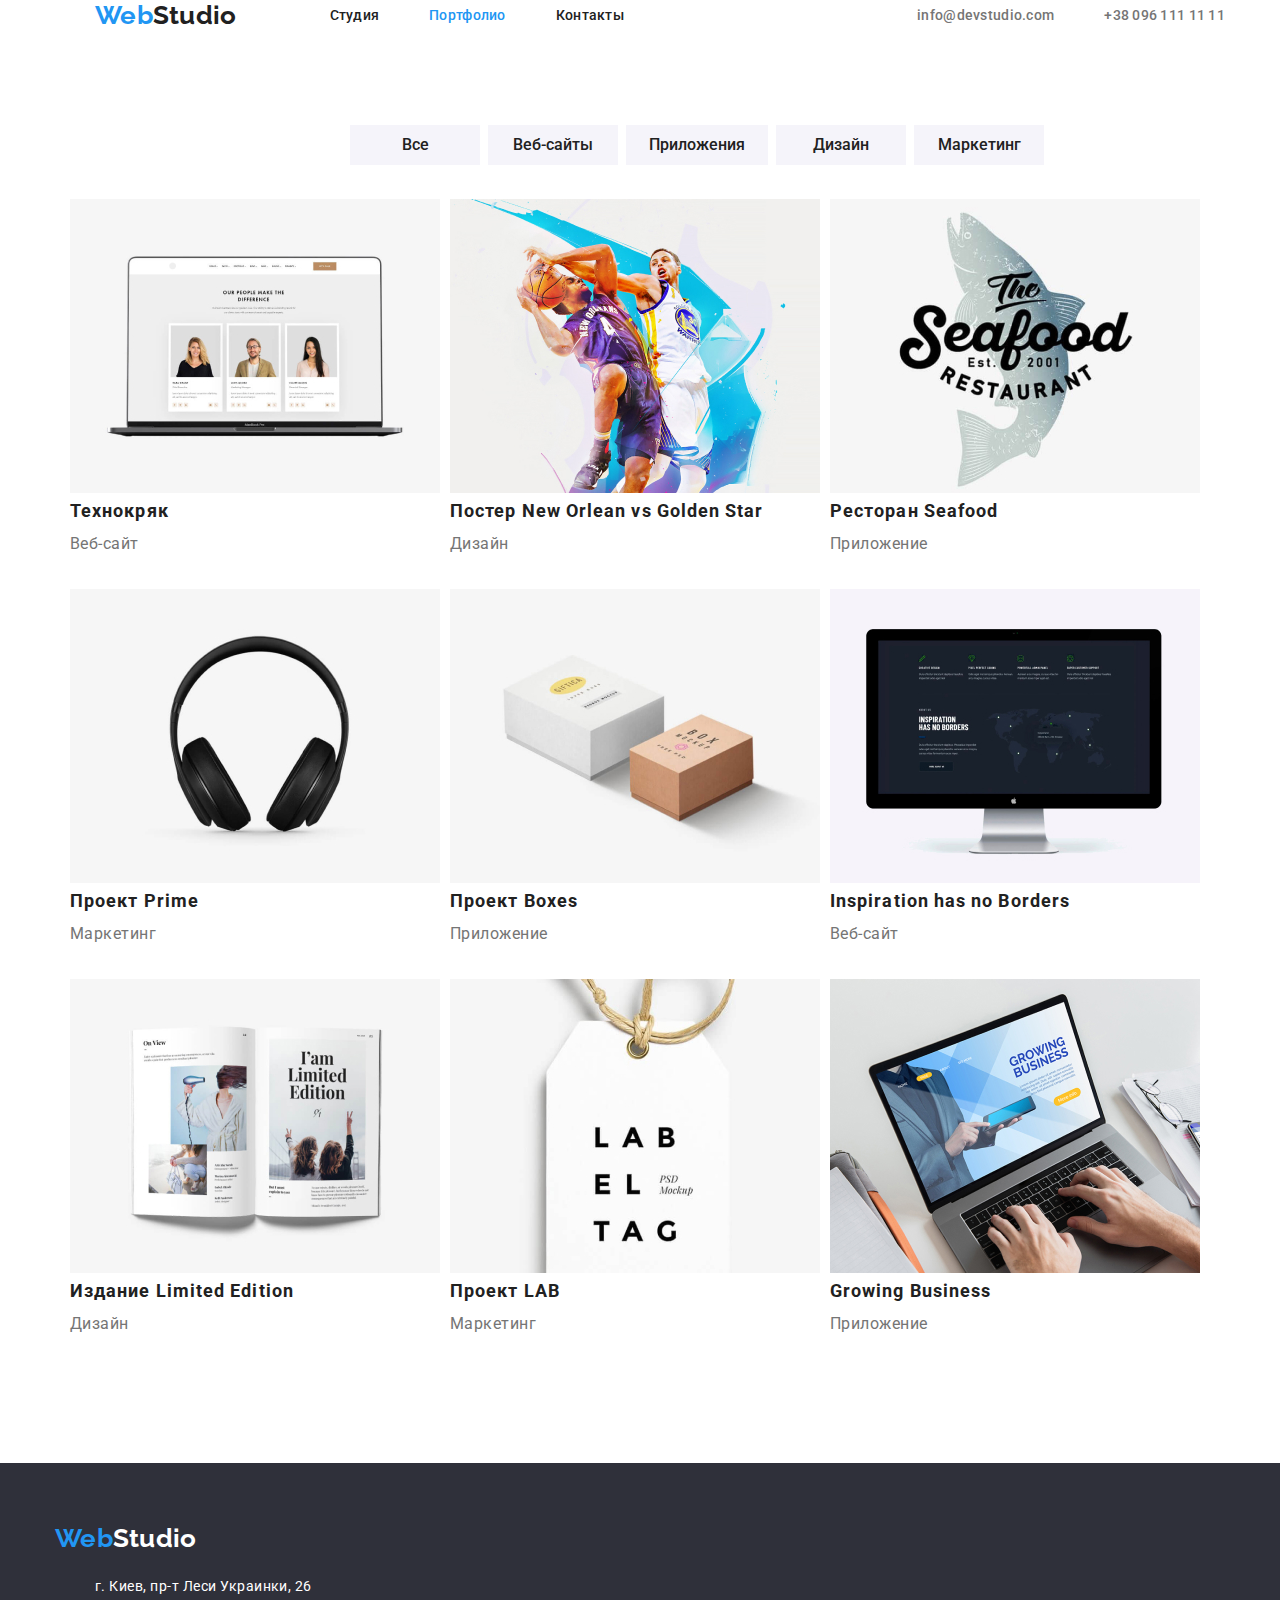
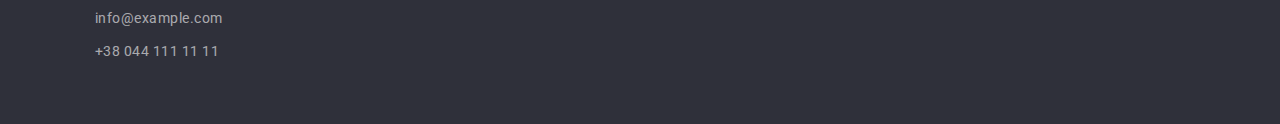
==== commit 45955c57: "Студия" ====
--- a/Studio.html
+++ b/Studio.html
@@ -100,7 +100,7 @@
     <!--Секция подвал-->
     <footer class="footer">
         <div class="div-footer container">
-            <a href="./index.html" class=""> <span class="logo">Web</span><span
+            <a href="./index.html" class="link"> <span class="logo">Web</span><span
                     class="logo white-logo">Studio</span></a>
             <address>
                 <ul class="footer-address list">
--- a/css/styles-studio.css
+++ b/css/styles-studio.css
@@ -16,7 +16,8 @@
 h6,
 ul,
 p,
-li {
+li,
+a {
   margin: 0;
 }
 
@@ -49,7 +50,7 @@
   width: 1200px;
   padding-left: 15px;
   padding-right: 15px;
-  outline: 1px solid var(--background-hero);
+  /* outline: 1px solid var(--background-hero); */
 }
 
 .list {
@@ -220,11 +221,6 @@
   padding-bottom: 60px;
 }
 
-.div-footer .item {
-  padding-left: 15px;
-  padding-right: 15px;
-}
-
 .footer-address {
   color: var(--white);
   text-decoration: none;
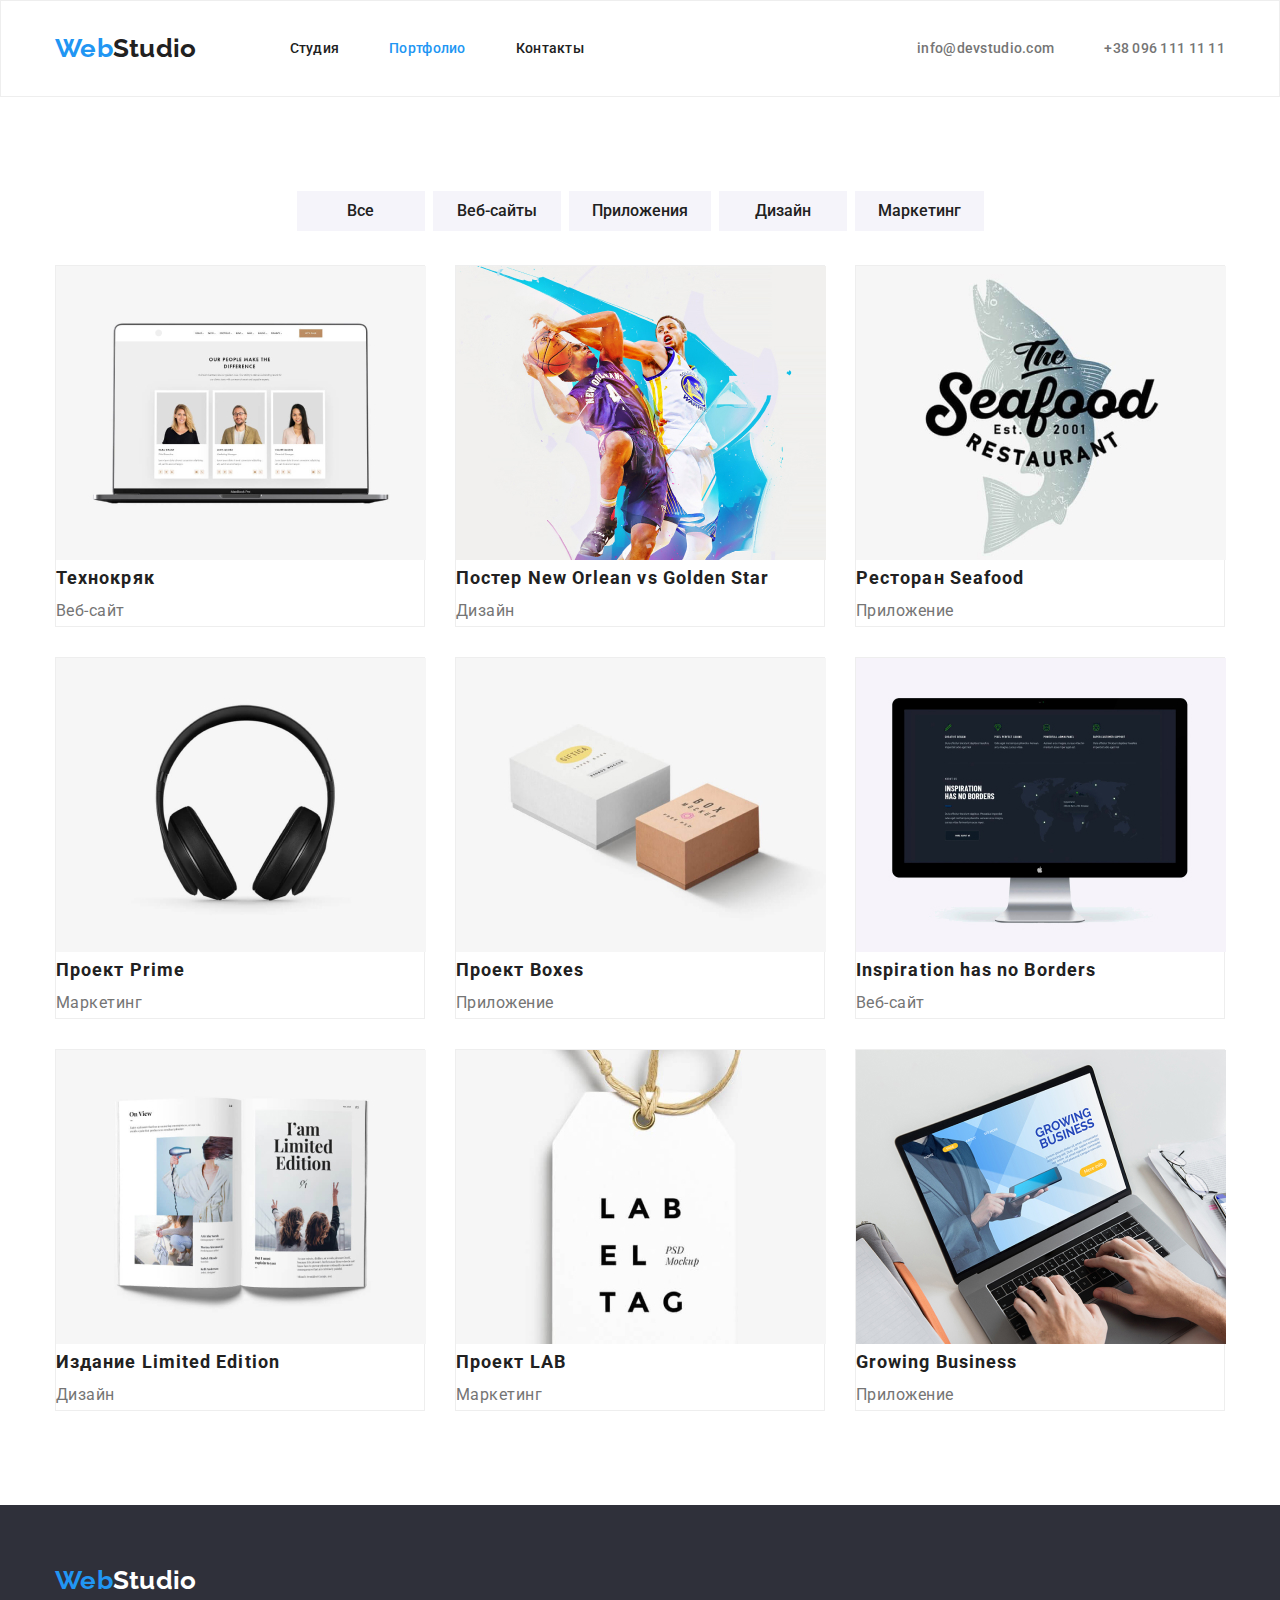
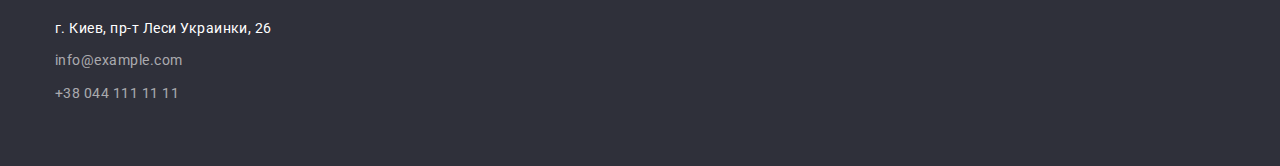
==== commit be5c37cb: "Исправленная версия" ====
--- a/Studio.html
+++ b/Studio.html
@@ -8,12 +8,12 @@
     <link href="https://fonts.googleapis.com/css2?family=Roboto:wght@400;500;700;900&display=swap" rel="stylesheet">
     <link href="https://fonts.googleapis.com/css2?family=Raleway:wght@700&display=swap" rel="stylesheet">
     <link rel="stylesheet"
-        href="https://cdnjs.cloudflare.com/ajax/libs/modern-normalize/0.6.0/modern-normalize.min.css" />
+        href="https://cdnjs.cloudflare.com/ajax/libs/modern-normalize/1.0.0/modern-normalize.min.css" />
     <link rel="stylesheet" href="./css/styles-studio.css">
 </head>
 
 <body>
-    <header>
+    <header class="header">
         <div class="container main-nav">
             <nav>
                 <ul class="site-nav list">
@@ -45,7 +45,7 @@
                 <li class="item"><a href=""></a><button class="list options-button">Дизайн</button></li>
                 <li class="item"><a href=""></a><button class="list options-button">Маркетинг</button></li>
             </ul>
-            <h1 hidden>Примеры работ</h1>
+            <h1 class="visually-hidden">Примеры работ</h1>
             <ul class="flex-container list">
                 <li class="flex-element item">
                     <img src="./images-studio/tehnokryak.jpg" alt="Технокряк" width="370">
--- a/css/styles-studio.css
+++ b/css/styles-studio.css
@@ -19,6 +19,7 @@
 li,
 a {
   margin: 0;
+  padding: 0;
 }
 
 :root {
@@ -29,6 +30,7 @@
   --address-footer: rgba(255, 255, 255, 0.6);
   --background-hero: #2f303a;
   --background-button: #f5f4fa;
+  --section-border: #eeeeee;
 }
 
 body {
@@ -53,6 +55,17 @@
   /* outline: 1px solid var(--background-hero); */
 }
 
+.visually-hidden {
+  position: absolute !important;
+  clip: rect(1px 1px 1px 1px);
+  clip: rect(1px, 1px, 1px, 1px);
+  padding: 0 !important;
+  border: 0 !important;
+  height: 1px !important;
+  width: 1px !important;
+  overflow: hidden;
+}
+
 .list {
   list-style: none;
   text-decoration: none;
@@ -66,6 +79,8 @@
 .site-nav {
   display: flex;
   align-items: center;
+  padding-top: 32px;
+  padding-bottom: 32px;
 }
 
 /* только первый */
@@ -91,6 +106,7 @@
 .header {
   padding-left: 0;
   padding-right: 0;
+  border: 1px solid var(--section-border);
 }
 .logo {
   font-family: Raleway;
@@ -146,6 +162,7 @@
   padding-right: 295px;
   margin-bottom: 34px;
   align-items: center;
+  justify-content: center;
 }
 
 .options .item:not(:last-child) {
@@ -157,8 +174,9 @@
   color: var(--primary-text-black);
   background-color: var(--background-button);
   text-align: center;
+
   padding: 6px 22px;
-  min-width: 130px;
+  min-width: 128px;
   border: 1px solid transparent;
   font-weight: 500;
   font-size: 16px;
@@ -176,8 +194,9 @@
 .flex-container {
   display: flex;
   flex-wrap: wrap;
-  padding-right: 15px;
-  padding-left: 15px;
+  margin-bottom: -30px;
+  margin-right: -30px;
+  padding-inline-start: 0;
 }
 
 .flex-element {
@@ -186,10 +205,7 @@
   margin-right: 30px;
   justify-content: space-between;
   align-items: center;
-}
-
-.flex-element .item:not(:) {
-  margin-right: 30px;
+  border: 1px solid var(--section-border);
 }
 
 .flex-element .item-title {
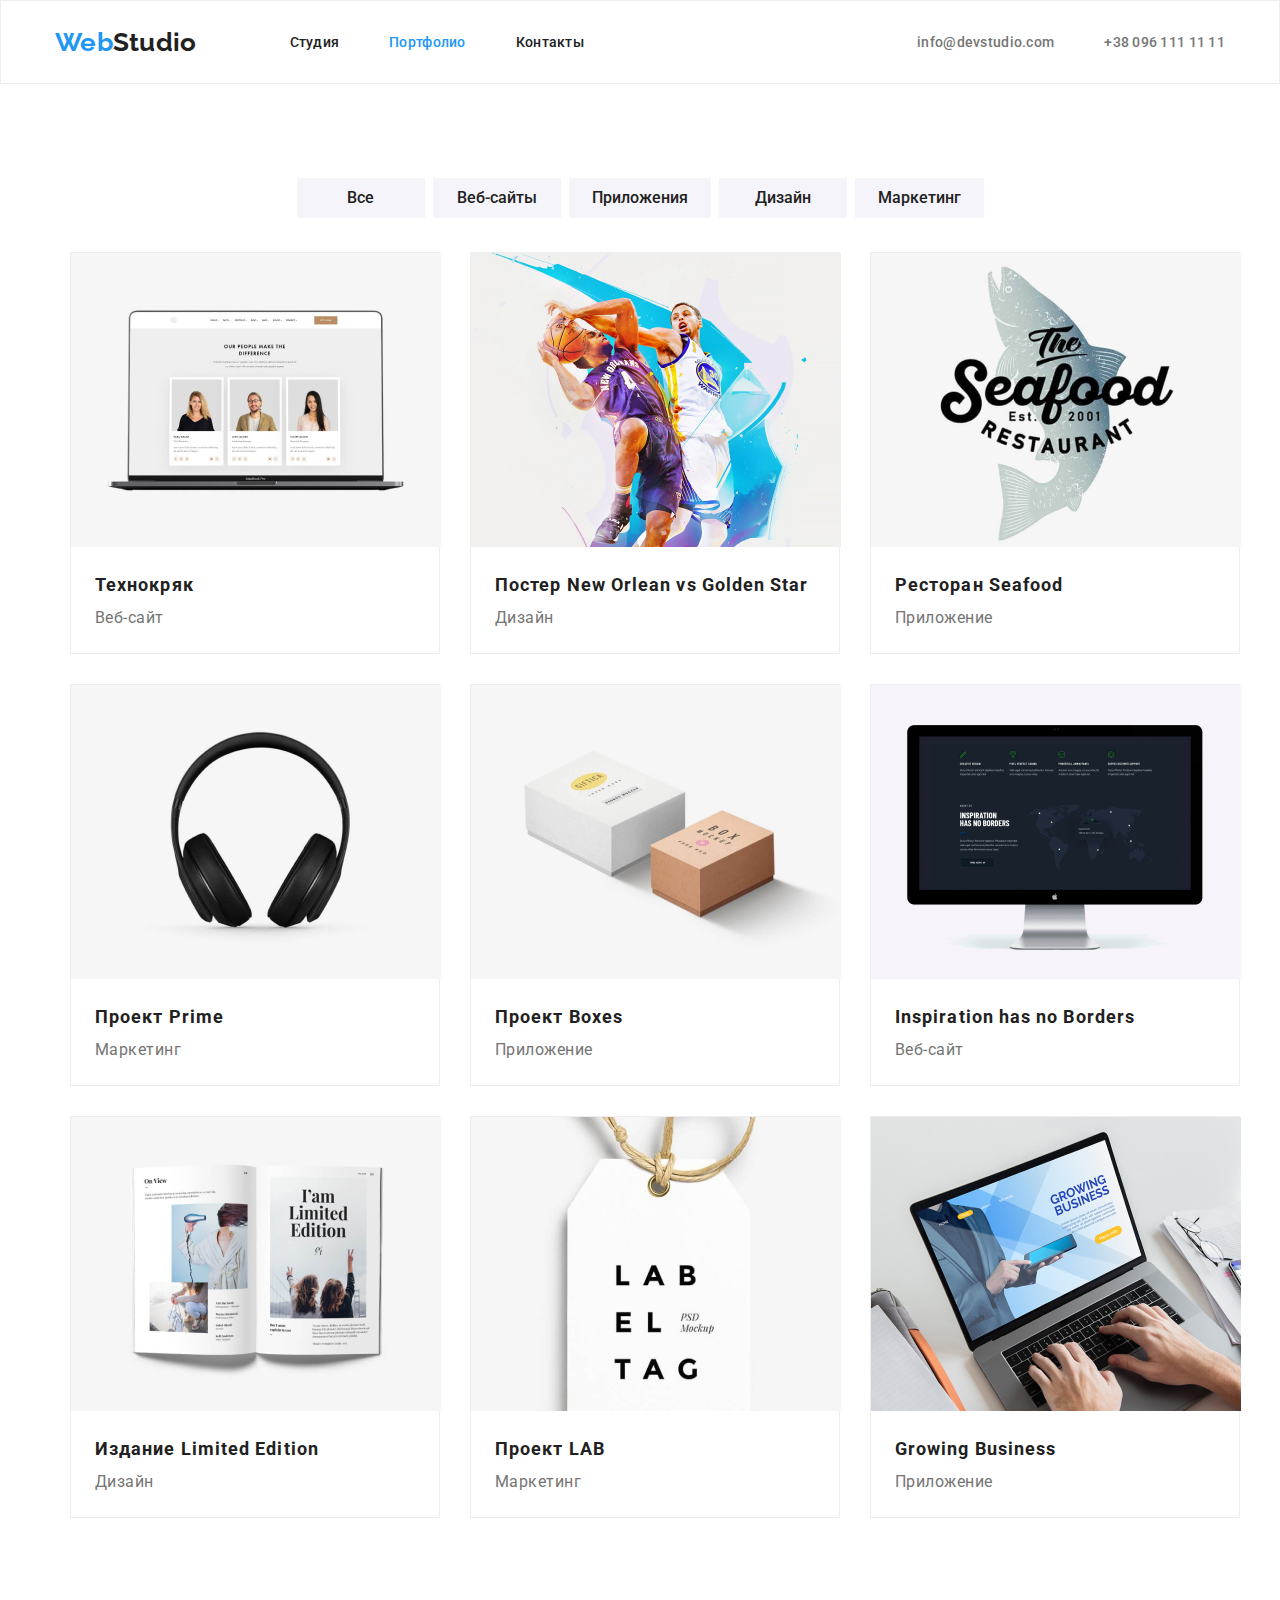
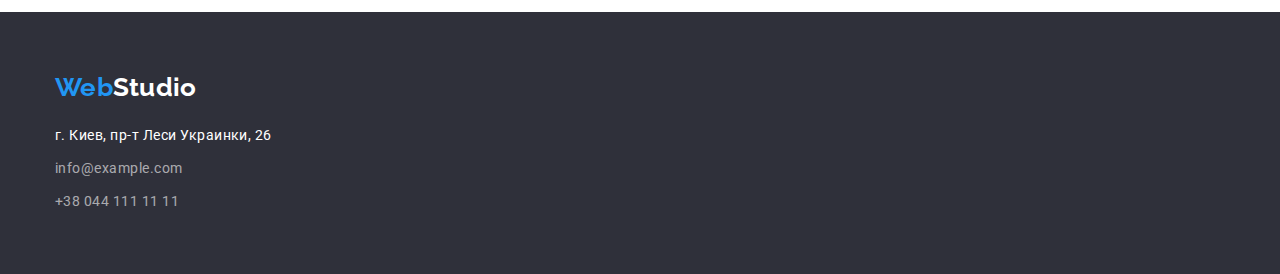
==== commit 57840cd2: "Паддинги секции" ====
--- a/Studio.html
+++ b/Studio.html
@@ -37,6 +37,7 @@
     </header>
 
     <section class="services">
+        <h1 class="visually-hidden">Портфолио</h1>
         <div class="container">
             <ul class="options list">
                 <li class="item"><a href=""></a><button class="list options-button">Все</button></li>
@@ -45,55 +46,76 @@
                 <li class="item"><a href=""></a><button class="list options-button">Дизайн</button></li>
                 <li class="item"><a href=""></a><button class="list options-button">Маркетинг</button></li>
             </ul>
-            <h1 class="visually-hidden">Примеры работ</h1>
-            <ul class="flex-container list">
-                <li class="flex-element item">
-                    <img src="./images-studio/tehnokryak.jpg" alt="Технокряк" width="370">
-                    <h2 class="item-title">Технокряк</h2>
-                    <p class="item-description">Веб-сайт</p>
-                </li>
-                <li class="flex-element">
-                    <img src="./images-studio/poster-new-orlean.jpg" alt="Постер New Orlean vs Golden Star" width="370">
-                    <h2 class="item-title">Постер New Orlean vs Golden Star</h2>
-                    <p class="item-description">Дизайн</p>
-                </li>
-                <li class="flex-element">
-                    <img src="./images-studio/restaurant-sea-food.jpg" alt="Ресторан Seafood" width="370">
-                    <h2 class="item-title">Ресторан Seafood</h2>
-                    <p class="item-description">Приложение</p>
-                </li>
-                <li class="flex-element">
-                    <img src="./images-studio/project-prime.jpg" alt="Проект Prime" width="370">
-                    <h2 class="item-title">Проект Prime</h2>
-                    <p class="item-description">Маркетинг</p>
-                </li>
-                <li class="flex-element">
-                    <img src="./images-studio/project-boxes.jpg" alt="Проект Boxes" width="370">
-                    <h2 class="item-title">Проект Boxes</h2>
-                    <p class="item-description">Приложение</p>
-                </li>
-                <li class="flex-element">
-                    <img src="./images-studio/inspiration-has-no-borders.jpg" alt="Inspiration has no Borders"
-                        width="370">
-                    <h2 class="item-title">Inspiration has no Borders</h2>
-                    <p class="item-description">Веб-сайт</p>
-                </li>
-                <li class="flex-element">
-                    <img src="./images-studio/limited-edition.jpg" alt="Издание Limited Edition" width="370">
-                    <h2 class="item-title">Издание Limited Edition</h2>
-                    <p class="item-description">Дизайн</p>
-                </li>
-                <li class="flex-element">
-                    <img src="./images-studio/project-lab.jpg" alt="Проект LAB" width="370">
-                    <h2 class="item-title">Проект LAB</h2>
-                    <p class="item-description">Маркетинг</p>
-                </li>
-                <li class="flex-element">
-                    <img src="./images-studio/growing-business.jpg" alt="Growing Business" width="370">
-                    <h2 class="item-title">Growing Business</h2>
-                    <p class="item-description">Приложение</p>
-                </li>
-            </ul>
+            <h2 class="visually-hidden">Примеры работ</h2>
+            <div class="container">
+                <ul class="flex-container list">
+                    <li class="flex-element item">
+                        <img src="./images-studio/tehnokryak.jpg" alt="Технокряк" width="370">
+                        <div class="description">
+                            <h3 class="item-title">Технокряк</h3>
+                            <p class="item-description">Веб-сайт</p>
+                        </div>
+                    </li>
+                    <li class="flex-element">
+                        <img src="./images-studio/poster-new-orlean.jpg" alt="Постер New Orlean vs Golden Star"
+                            width="370">
+                        <div class="description">
+                            <h3 class="item-title">Постер New Orlean vs Golden Star</h3>
+                            <p class="item-description">Дизайн</p>
+                        </div>
+                    </li>
+                    <li class="flex-element">
+                        <img src="./images-studio/restaurant-sea-food.jpg" alt="Ресторан Seafood" width="370">
+                        <div class="description">
+                            <h3 class="item-title">Ресторан Seafood</h3>
+                            <p class="item-description">Приложение</p>
+                        </div>
+                    </li>
+                    <li class="flex-element">
+                        <img src="./images-studio/project-prime.jpg" alt="Проект Prime" width="370">
+                        <div class="description">
+                            <h3 class="item-title">Проект Prime</h3>
+                            <p class="item-description">Маркетинг</p>
+                        </div>
+                    </li>
+                    <li class="flex-element">
+                        <img src="./images-studio/project-boxes.jpg" alt="Проект Boxes" width="370">
+                        <div class="description">
+                            <h3 class="item-title">Проект Boxes</h3>
+                            <p class="item-description">Приложение</p>
+                        </div>
+                    </li>
+                    <li class="flex-element">
+                        <img src="./images-studio/inspiration-has-no-borders.jpg" alt="Inspiration has no Borders"
+                            width="370">
+                        <div class="description">
+                            <h3 class="item-title">Inspiration has no Borders</h3>
+                            <p class="item-description">Веб-сайт</p>
+                        </div>
+                    </li>
+                    <li class="flex-element">
+                        <img src="./images-studio/limited-edition.jpg" alt="Издание Limited Edition" width="370">
+                        <div class="description">
+                            <h3 class="item-title">Издание Limited Edition</h3>
+                            <p class="item-description">Дизайн</p>
+                        </div>
+                    </li>
+                    <li class="flex-element">
+                        <img src="./images-studio/project-lab.jpg" alt="Проект LAB" width="370">
+                        <div class="description">
+                            <h3 class="item-title">Проект LAB</h3>
+                            <p class="item-description">Маркетинг</p>
+                        </div>
+                    </li>
+                    <li class="flex-element">
+                        <img src="./images-studio/growing-business.jpg" alt="Growing Business" width="370">
+                        <div class="description">
+                            <h3 class="item-title">Growing Business</h3>
+                            <p class="item-description">Приложение</p>
+                        </div>
+                    </li>
+                </ul>
+            </div>
         </div>
     </section>
 
--- a/css/styles-studio.css
+++ b/css/styles-studio.css
@@ -79,8 +79,6 @@
 .site-nav {
   display: flex;
   align-items: center;
-  padding-top: 32px;
-  padding-bottom: 32px;
 }
 
 /* только первый */
@@ -91,6 +89,11 @@
 /* всем кроме последнего */
 .site-nav .item:not(:last-child) {
   margin-right: 50px;
+}
+
+.site-nav .item {
+  padding-top: 32px;
+  padding-bottom: 32px;
 }
 
 .contacts-nav {
@@ -215,11 +218,14 @@
   letter-spacing: 0.06em;
 }
 
+.description {
+  padding: 20px 24px;
+}
+
 .item-description {
   font-size: 16px;
   line-height: 1.87;
   letter-spacing: 0.03em;
-
   color: var(--primary-text-gray);
 }
 
